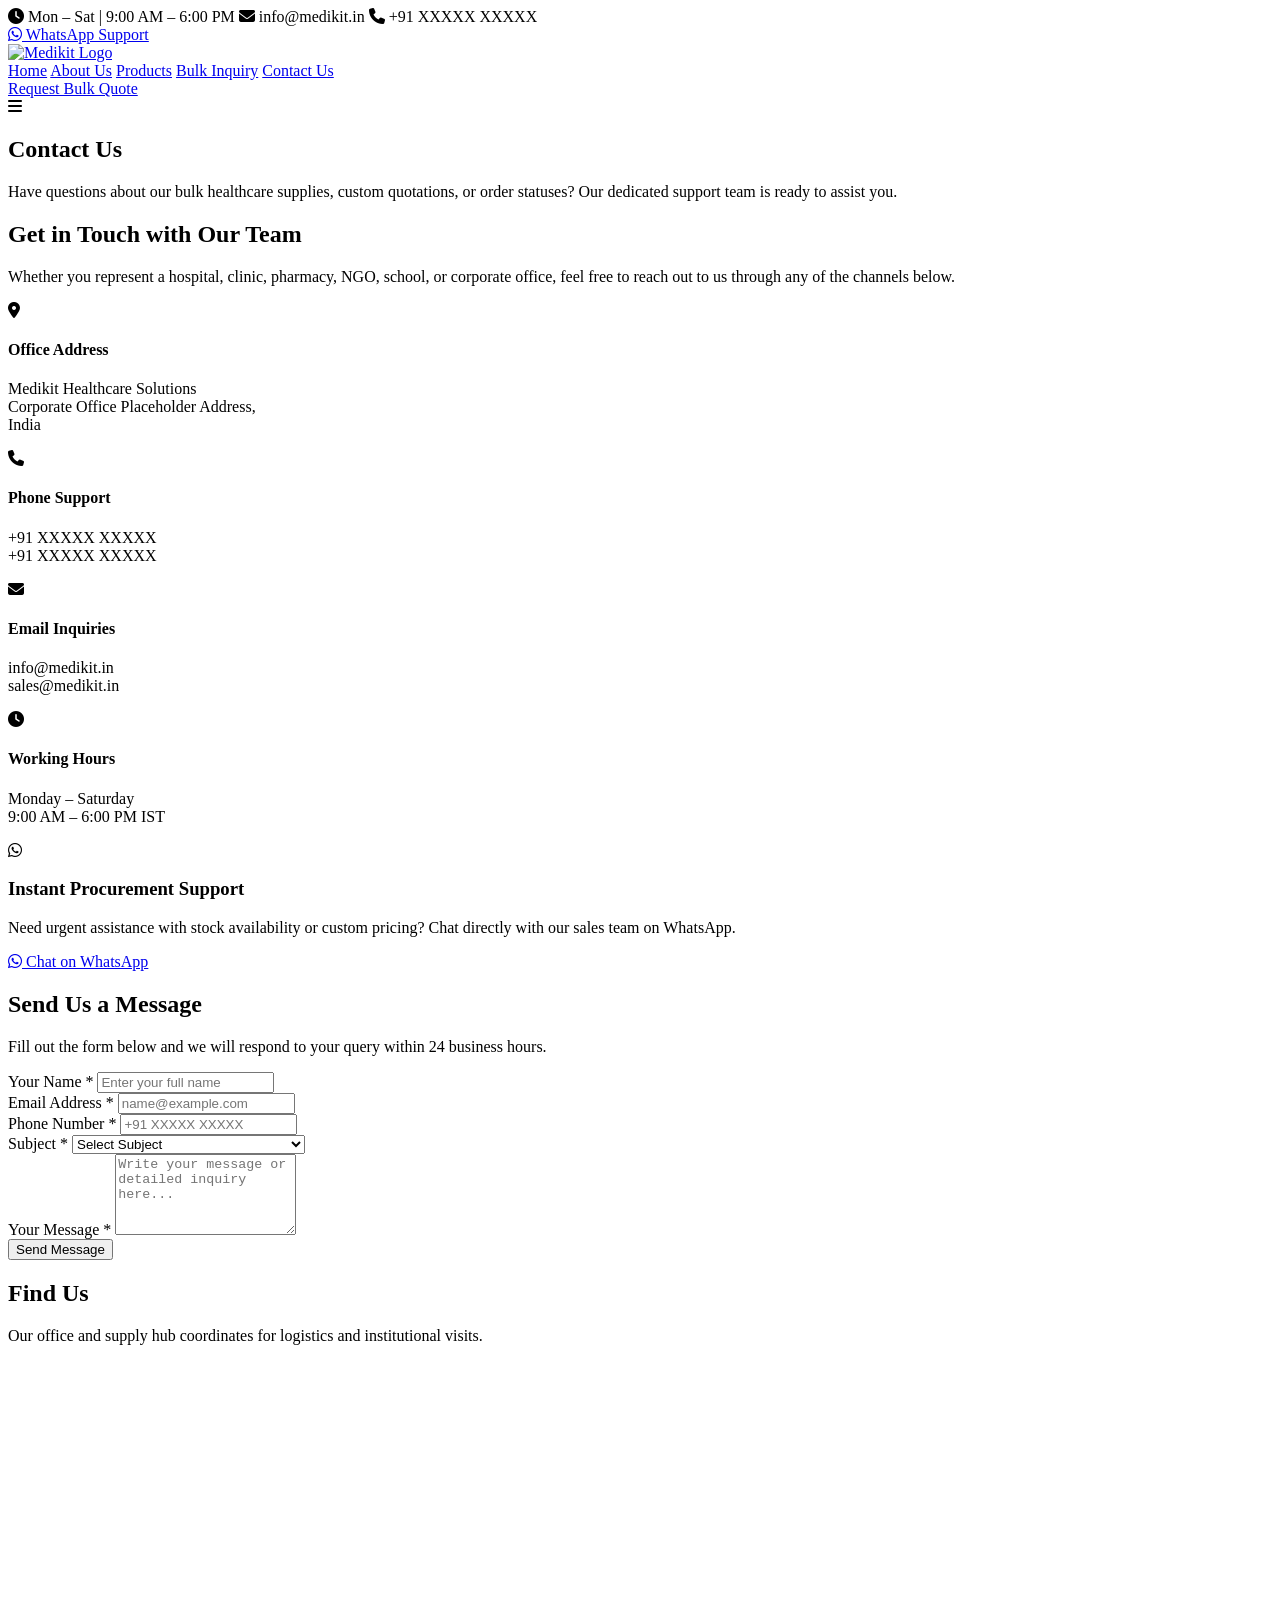
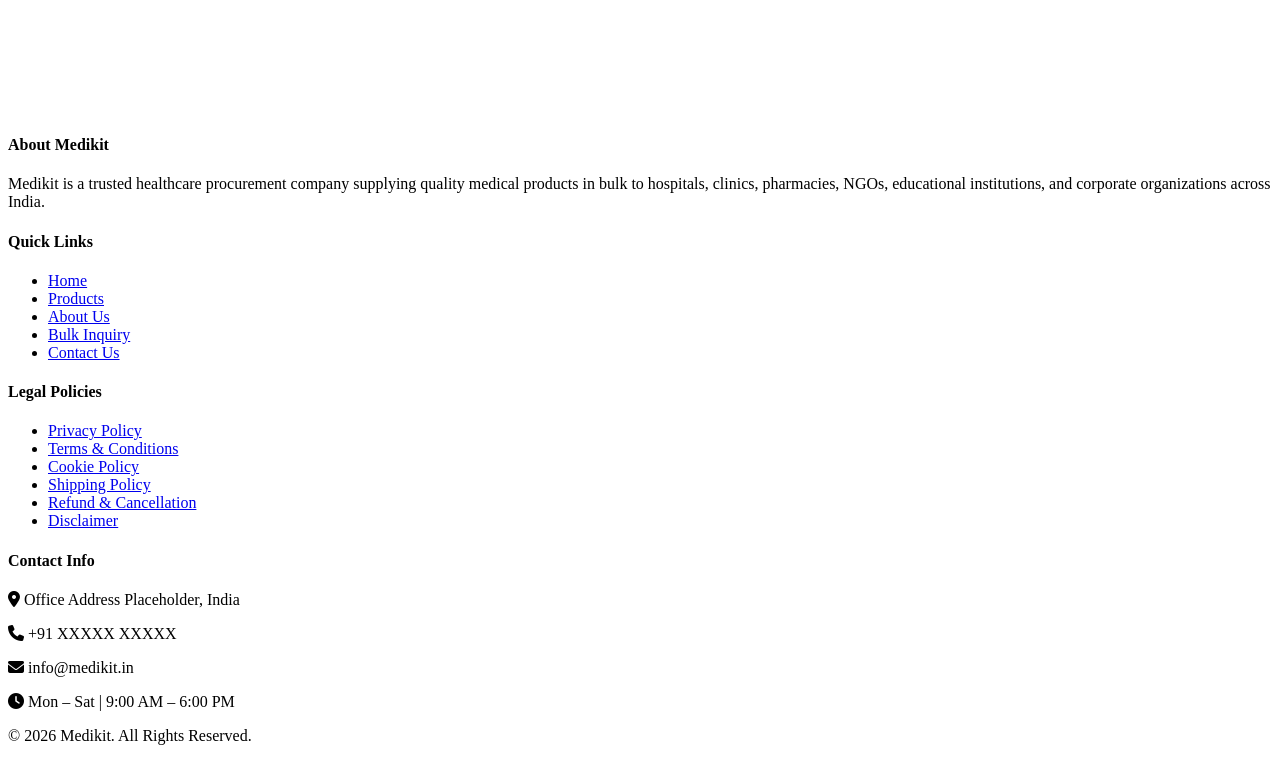
==== contact.html @ f2af8061 "Add files via upload" ====
<!DOCTYPE html>
<html lang="en">
<head>
    <meta charset="UTF-8">
    <meta name="viewport" content="width=device-width, initial-scale=1.0">
    <title>Contact Us | Medikit Healthcare Supplier</title>
    <meta name="description" content="Get in touch with Medikit for healthcare product inquiries, bulk quotations, customer support, and strategic partnerships across India. Reach us via phone, email, or WhatsApp.">
    <meta name="keywords" content="Contact Medikit, Healthcare Supplier Phone, Bulk Procurement Support, Medikit Address, Healthcare Customer Support">
    
    <link rel="stylesheet" href="css/style.css">
    <link rel="stylesheet" href="css/responsive.css">
    
    <link rel="stylesheet" href="https://cdnjs.cloudflare.com/ajax/libs/font-awesome/6.4.0/css/all.min.css">
</head>
<body>

    <div class="top-bar">
        <div class="container flex-between">
            <div class="top-info">
                <span><i class="fa-solid fa-clock"></i> Mon – Sat | 9:00 AM – 6:00 PM</span>
                <span><i class="fa-solid fa-envelope"></i> info@medikit.in</span>
                <span><i class="fa-solid fa-phone"></i> +91 XXXXX XXXXX</span>
            </div>
            <div class="top-social">
                <a href="https://wa.me/91XXXXXXXXXX" target="_blank" class="whatsapp-btn"><i class="fa-brands fa-whatsapp"></i> WhatsApp Support</a>
            </div>
        </div>
    </div>

    <header class="navbar">
        <div class="container flex-between">
            <a href="index.html" class="logo">
                <img src="assets/logo.png" alt="Medikit Logo">
            </a>
            <nav class="nav-links" id="navLinks">
                <a href="index.html">Home</a>
                <a href="about.html">About Us</a>
                <a href="products.html">Products</a>
                <a href="bulk-order.html">Bulk Inquiry</a>
                <a href="contact.html" class="active">Contact Us</a>
            </nav>
            <div class="header-cta">
                <a href="bulk-order.html" class="btn btn-primary">Request Bulk Quote</a>
            </div>
            <div class="menu-toggle" id="mobileMenu">
                <i class="fa-solid fa-bars"></i>
            </div>
        </div>
    </header>

    <section class="page-header bg-light section-padding">
        <div class="container text-center">
            <h1>Contact Us</h1>
            <p>Have questions about our bulk healthcare supplies, custom quotations, or order statuses? Our dedicated support team is ready to assist you.</p>
        </div>
    </section>

    <section class="contact-section section-padding">
        <div class="container">
            <div class="grid grid-2 gap-large">
                
                <div class="contact-info-wrapper">
                    <h2>Get in Touch with Our Team</h2>
                    <p class="section-desc">Whether you represent a hospital, clinic, pharmacy, NGO, school, or corporate office, feel free to reach out to us through any of the channels below.</p>

                    <div class="grid grid-2 contact-cards-grid">
                        <div class="card contact-card">
                            <i class="fa-solid fa-location-dot icon-large"></i>
                            <h4>Office Address</h4>
                            <p>Medikit Healthcare Solutions<br>Corporate Office Placeholder Address,<br>India</p>
                        </div>

                        <div class="card contact-card">
                            <i class="fa-solid fa-phone icon-large"></i>
                            <h4>Phone Support</h4>
                            <p>+91 XXXXX XXXXX<br>+91 XXXXX XXXXX</p>
                        </div>

                        <div class="card contact-card">
                            <i class="fa-solid fa-envelope icon-large"></i>
                            <h4>Email Inquiries</h4>
                            <p>info@medikit.in<br>sales@medikit.in</p>
                        </div>

                        <div class="card contact-card">
                            <i class="fa-solid fa-clock icon-large"></i>
                            <h4>Working Hours</h4>
                            <p>Monday – Saturday<br>9:00 AM – 6:00 PM IST</p>
                        </div>
                    </div>

                    <div class="card whatsapp-card highlight-card margin-top">
                        <i class="fa-brands fa-whatsapp icon-huge"></i>
                        <h3>Instant Procurement Support</h3>
                        <p>Need urgent assistance with stock availability or custom pricing? Chat directly with our sales team on WhatsApp.</p>
                        <a href="https://wa.me/91XXXXXXXXXX?text=Hi%20Medikit%20Team%2C%20I%20have%20a%20general%20query%20regarding%20healthcare%20supplies." target="_blank" class="btn btn-whatsapp btn-block">
                            <i class="fa-brands fa-whatsapp"></i> Chat on WhatsApp
                        </a>
                    </div>
                </div>

                <div class="contact-form-container card-shadow">
                    <h2>Send Us a Message</h2>
                    <p class="form-subtitle">Fill out the form below and we will respond to your query within 24 business hours.</p>

                    <form action="#" method="POST" class="contact-form" id="contactForm">
                        <div class="form-group">
                            <label for="contactName">Your Name *</label>
                            <input type="text" id="contactName" name="contactName" placeholder="Enter your full name" required>
                        </div>

                        <div class="grid grid-2 form-row">
                            <div class="form-group">
                                <label for="contactEmail">Email Address *</label>
                                <input type="email" id="contactEmail" name="contactEmail" placeholder="name@example.com" required>
                            </div>
                            <div class="form-group">
                                <label for="contactPhone">Phone Number *</label>
                                <input type="tel" id="contactPhone" name="contactPhone" placeholder="+91 XXXXX XXXXX" required>
                            </div>
                        </div>

                        <div class="form-group">
                            <label for="contactSubject">Subject *</label>
                            <select id="contactSubject" name="contactSubject" required>
                                <option value="" disabled selected>Select Subject</option>
                                <option value="General Inquiry">General Query</option>
                                <option value="Bulk Order Request">Bulk Order / Quotation Request</option>
                                <option value="Order Status">Order Status & Tracking</option>
                                <option value="Partnership / Supplier">Manufacturer / Supplier Partnership</option>
                                <option value="Other">Other</option>
                            </select>
                        </div>

                        <div class="form-group">
                            <label for="contactMessage">Your Message *</label>
                            <textarea id="contactMessage" name="contactMessage" rows="5" placeholder="Write your message or detailed inquiry here..." required></textarea>
                        </div>

                        <button type="submit" class="btn btn-primary btn-block">Send Message</button>
                    </form>
                </div>

            </div>
        </div>
    </section>

    <section class="map-section section-padding bg-light">
        <div class="container text-center">
            <h2>Find Us</h2>
            <p>Our office and supply hub coordinates for logistics and institutional visits.</p>
            <div class="map-placeholder card-shadow">
                <iframe src="https://www.google.com/maps/embed?pb=!1m18!1m12!1m3!1d3597.513220491873!2d85.137564!3d25.612677!2m3!1f0!2f0!3f0!3m2!1i1024!2i768!4f13.1!3m3!1m2!1s0x0%3A0x0!2zMjXCsDM2JzQ1LjYiTiA4NcKwMDgnMTUuMiJF!5e0!3m2!1sen!2sin!4v1600000000000!5m2!1sen!2sin" width="100%" height="350" style="border:0; border-radius: 8px;" allowfullscreen="" loading="lazy"></iframe>
            </div>
        </div>
    </section>

    <footer class="footer">
        <div class="container">
            <div class="grid grid-4">
                <div class="footer-col">
                    <h4>About Medikit</h4>
                    <p>Medikit is a trusted healthcare procurement company supplying quality medical products in bulk to hospitals, clinics, pharmacies, NGOs, educational institutions, and corporate organizations across India.</p>
                </div>
                <div class="footer-col">
                    <h4>Quick Links</h4>
                    <ul>
                        <li><a href="index.html">Home</a></li>
                        <li><a href="products.html">Products</a></li>
                        <li><a href="about.html">About Us</a></li>
                        <li><a href="bulk-order.html">Bulk Inquiry</a></li>
                        <li><a href="contact.html">Contact Us</a></li>
                    </ul>
                </div>
                <div class="footer-col">
                    <h4>Legal Policies</h4>
                    <ul>
                        <li><a href="#">Privacy Policy</a></li>
                        <li><a href="#">Terms & Conditions</a></li>
                        <li><a href="#">Cookie Policy</a></li>
                        <li><a href="#">Shipping Policy</a></li>
                        <li><a href="#">Refund & Cancellation</a></li>
                        <li><a href="#">Disclaimer</a></li>
                    </ul>
                </div>
                <div class="footer-col">
                    <h4>Contact Info</h4>
                    <p><i class="fa-solid fa-location-dot"></i> Office Address Placeholder, India</p>
                    <p><i class="fa-solid fa-phone"></i> +91 XXXXX XXXXX</p>
                    <p><i class="fa-solid fa-envelope"></i> info@medikit.in</p>
                    <p><i class="fa-solid fa-clock"></i> Mon – Sat | 9:00 AM – 6:00 PM</p>
                </div>
            </div>
            <div class="footer-bottom text-center">
                <p>&copy; 2026 Medikit. All Rights Reserved.</p>
            </div>
        </div>
    </footer>

    <script src="js/script.js"></script>
    <script src="js/whatsapp.js"></script>
</body>
</html>
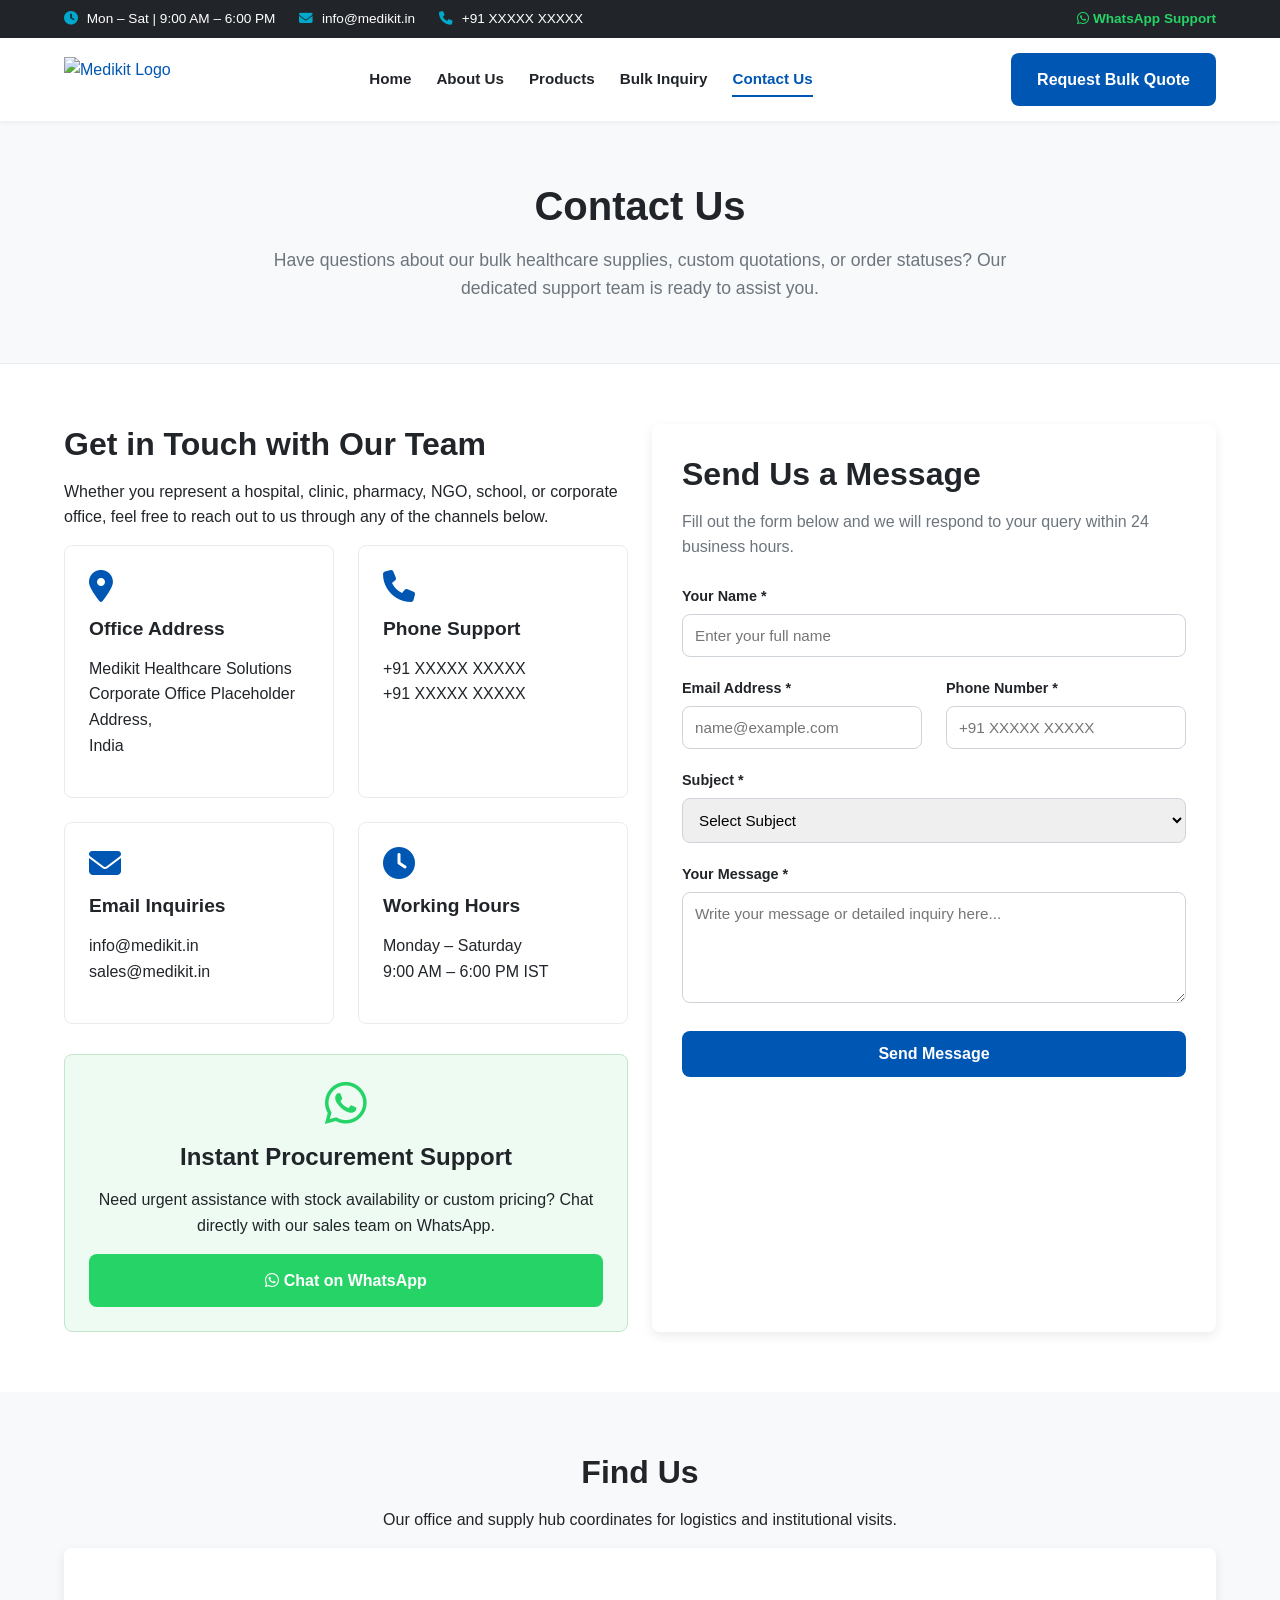
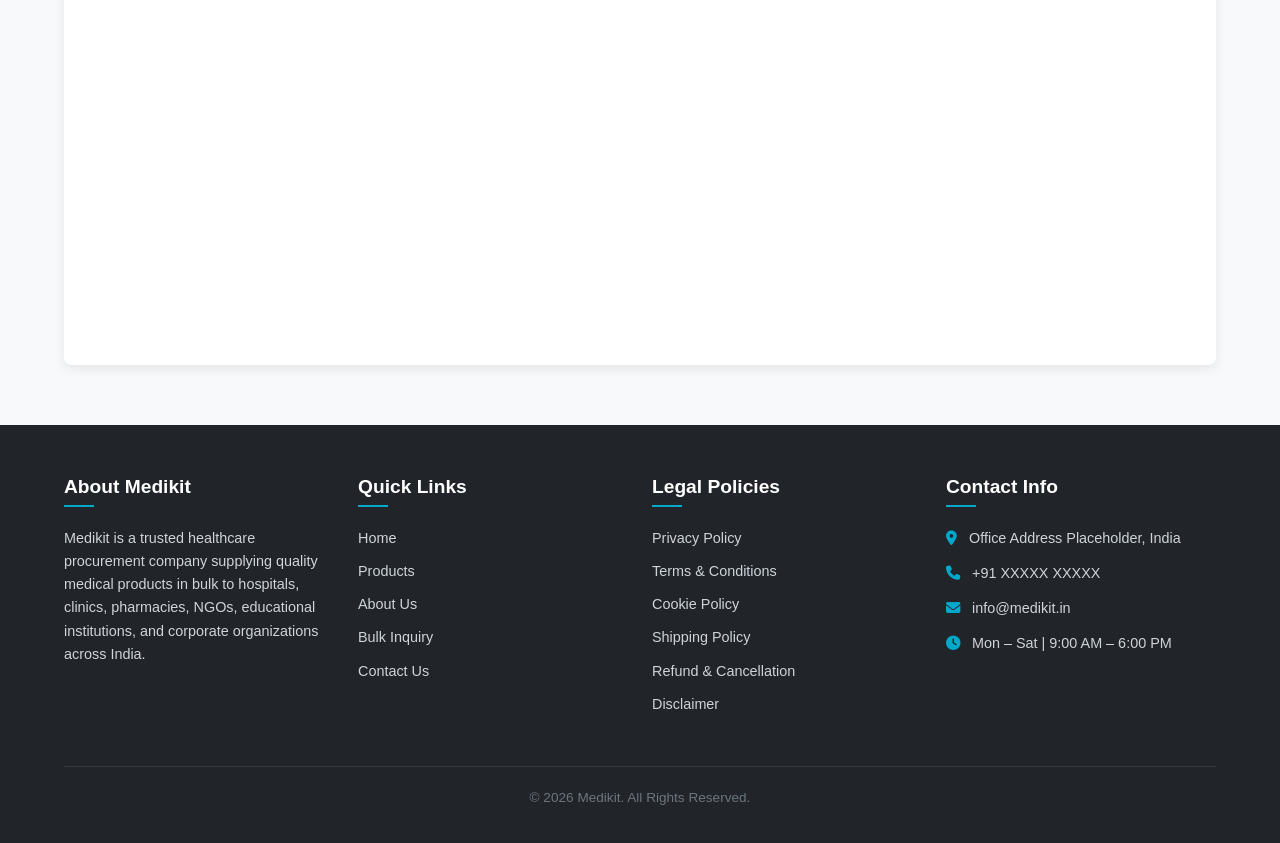
==== commit ae382308: "Update contact.html" ====
--- a/contact.html
+++ b/contact.html
@@ -22,7 +22,7 @@
                 <span><i class="fa-solid fa-phone"></i> +91 XXXXX XXXXX</span>
             </div>
             <div class="top-social">
-                <a href="https://wa.me/91XXXXXXXXXX" target="_blank" class="whatsapp-btn"><i class="fa-brands fa-whatsapp"></i> WhatsApp Support</a>
+                <a href="https://wa.me/91624117623" target="_blank" class="whatsapp-btn"><i class="fa-brands fa-whatsapp"></i> WhatsApp Support</a>
             </div>
         </div>
     </div>
@@ -200,4 +200,4 @@
     <script src="js/script.js"></script>
     <script src="js/whatsapp.js"></script>
 </body>
-</html>+</html>
--- a/css/style.css
+++ b/css/style.css
@@ -0,0 +1,562 @@
+/* ==========================================================================
+   Medikit Healthcare Supplier - Primary Stylesheet (style.css)
+   ========================================================================== */
+
+/* --------------------------------------------------------------------------
+   1. CSS Variables & Design Tokens
+   -------------------------------------------------------------------------- */
+:root {
+    /* Brand Colors */
+    --primary-color: #0056b3;       /* Professional Medical Blue */
+    --primary-hover: #004085;
+    --secondary-color: #00a8cc;     /* Cyan / Teal Accent */
+    --secondary-hover: #0088a3;
+    --accent-whatsapp: #25d366;     /* WhatsApp Green */
+    --accent-whatsapp-hover: #1da851;
+    
+    /* Neutral Colors */
+    --dark-color: #212529;          /* Main Text Dark */
+    --body-bg: #ffffff;             /* Main Background */
+    --light-bg: #f8f9fa;            /* Section Background Light */
+    --card-bg: #ffffff;             /* Card Background */
+    --border-color: #e9ecef;        /* Soft Border */
+    --muted-text: #6c757d;          /* Subdued Text */
+
+    /* Typography */
+    --font-family: 'Segoe UI', Tahoma, Geneva, Verdana, sans-serif;
+    --font-size-base: 1rem;         /* 16px */
+    --line-height-base: 1.6;
+
+    /* Spacing & Layout */
+    --container-max-width: 1200px;
+    --section-padding: 60px 0;
+    --card-padding: 24px;
+    --border-radius: 8px;
+
+    /* Transitions & Shadows */
+    --transition-fast: all 0.3s ease;
+    --shadow-sm: 0 2px 4px rgba(0, 0, 0, 0.05);
+    --shadow-md: 0 4px 12px rgba(0, 0, 0, 0.08);
+    --shadow-lg: 0 8px 24px rgba(0, 0, 0, 0.12);
+}
+
+/* --------------------------------------------------------------------------
+   2. Base & CSS Reset
+   -------------------------------------------------------------------------- */
+* {
+    margin: 0;
+    padding: 0;
+    box-sizing: border-box;
+}
+
+html {
+    scroll-behavior: smooth;
+}
+
+body {
+    font-family: var(--font-family);
+    font-size: var(--font-size-base);
+    line-height: var(--line-height-base);
+    color: var(--dark-color);
+    background-color: var(--body-bg);
+}
+
+a {
+    color: var(--primary-color);
+    text-decoration: none;
+    transition: var(--transition-fast);
+}
+
+a:hover {
+    color: var(--primary-hover);
+}
+
+ul {
+    list-style: none;
+}
+
+img {
+    max-width: 100%;
+    height: auto;
+    display: block;
+}
+
+/* --------------------------------------------------------------------------
+   3. Helper & Utility Classes
+   -------------------------------------------------------------------------- */
+.container {
+    width: 90%;
+    max-width: var(--container-max-width);
+    margin: 0 auto;
+}
+
+.section-padding {
+    padding: var(--section-padding);
+}
+
+.bg-light {
+    background-color: var(--light-bg);
+}
+
+.text-center {
+    text-align: center;
+}
+
+.flex-between {
+    display: flex;
+    justify-content: space-between;
+    align-items: center;
+}
+
+.flex-center {
+    display: flex;
+    justify-content: center;
+    align-items: center;
+}
+
+.gap-large {
+    gap: 40px;
+}
+
+.margin-top {
+    margin-top: 30px;
+}
+
+.rounded-shadow {
+    border-radius: var(--border-radius);
+    box-shadow: var(--shadow-md);
+}
+
+/* Typography Helpers */
+h1, h2, h3, h4, h5, h6 {
+    color: var(--dark-color);
+    margin-bottom: 15px;
+    font-weight: 700;
+    line-height: 1.25;
+}
+
+h1 { font-size: 2.5rem; }
+h2 { font-size: 2rem; }
+h3 { font-size: 1.5rem; }
+h4 { font-size: 1.2rem; }
+
+p {
+    margin-bottom: 15px;
+}
+
+.section-title {
+    text-align: center;
+    margin-bottom: 40px;
+}
+
+.section-title p {
+    color: var(--muted-text);
+    font-size: 1.1rem;
+}
+
+.icon-large {
+    font-size: 2rem;
+    color: var(--primary-color);
+    margin-bottom: 15px;
+}
+
+.icon-huge {
+    font-size: 3rem;
+    color: var(--accent-whatsapp);
+    margin-bottom: 15px;
+}
+
+/* --------------------------------------------------------------------------
+   4. Layout Grids
+   -------------------------------------------------------------------------- */
+.grid {
+    display: grid;
+    gap: 24px;
+}
+
+.grid-2 { grid-template-columns: repeat(2, 1fr); }
+.grid-3 { grid-template-columns: repeat(3, 1fr); }
+.grid-4 { grid-template-columns: repeat(4, 1fr); }
+
+/* --------------------------------------------------------------------------
+   5. Buttons & Interactive Elements
+   -------------------------------------------------------------------------- */
+.btn {
+    display: inline-block;
+    padding: 12px 24px;
+    font-size: 1rem;
+    font-weight: 600;
+    border-radius: var(--border-radius);
+    border: 2px solid transparent;
+    cursor: pointer;
+    text-align: center;
+    transition: var(--transition-fast);
+}
+
+.btn-sm {
+    padding: 8px 16px;
+    font-size: 0.875rem;
+}
+
+.btn-block {
+    display: block;
+    width: 100%;
+}
+
+.btn-primary {
+    background-color: var(--primary-color);
+    color: #ffffff;
+}
+
+.btn-primary:hover {
+    background-color: var(--primary-hover);
+    color: #ffffff;
+}
+
+.btn-secondary {
+    background-color: var(--secondary-color);
+    color: #ffffff;
+}
+
+.btn-secondary:hover {
+    background-color: var(--secondary-hover);
+    color: #ffffff;
+}
+
+.btn-outline {
+    background-color: transparent;
+    border-color: var(--primary-color);
+    color: var(--primary-color);
+}
+
+.btn-outline:hover {
+    background-color: var(--primary-color);
+    color: #ffffff;
+}
+
+.btn-whatsapp {
+    background-color: var(--accent-whatsapp);
+    color: #ffffff;
+}
+
+.btn-whatsapp:hover {
+    background-color: var(--accent-whatsapp-hover);
+    color: #ffffff;
+}
+
+.cta-buttons {
+    display: flex;
+    justify-content: center;
+    gap: 15px;
+    flex-wrap: wrap;
+    margin-top: 25px;
+}
+
+/* --------------------------------------------------------------------------
+   6. Top Contact Bar & Navigation Header
+   -------------------------------------------------------------------------- */
+.top-bar {
+    background-color: var(--dark-color);
+    color: #ffffff;
+    font-size: 0.85rem;
+    padding: 8px 0;
+}
+
+.top-info span {
+    margin-right: 20px;
+}
+
+.top-info i {
+    color: var(--secondary-color);
+    margin-right: 5px;
+}
+
+.top-social .whatsapp-btn {
+    color: var(--accent-whatsapp);
+    font-weight: 600;
+}
+
+.top-social .whatsapp-btn:hover {
+    color: #ffffff;
+}
+
+.navbar {
+    background-color: #ffffff;
+    box-shadow: var(--shadow-sm);
+    position: sticky;
+    top: 0;
+    z-index: 1000;
+    padding: 15px 0;
+}
+
+.logo img {
+    height: 45px;
+    width: auto;
+}
+
+.nav-links {
+    display: flex;
+    gap: 25px;
+}
+
+.nav-links a {
+    color: var(--dark-color);
+    font-weight: 600;
+    font-size: 0.95rem;
+    padding: 5px 0;
+    position: relative;
+}
+
+.nav-links a:hover,
+.nav-links a.active {
+    color: var(--primary-color);
+}
+
+.nav-links a.active::after {
+    content: '';
+    position: absolute;
+    bottom: 0;
+    left: 0;
+    width: 100%;
+    height: 2px;
+    background-color: var(--primary-color);
+}
+
+.menu-toggle {
+    display: none;
+    font-size: 1.5rem;
+    cursor: pointer;
+}
+
+/* --------------------------------------------------------------------------
+   7. Page Header Banners
+   -------------------------------------------------------------------------- */
+.page-header {
+    border-bottom: 1px solid var(--border-color);
+}
+
+.page-header p {
+    color: var(--muted-text);
+    max-width: 800px;
+    margin: 10px auto 0;
+    font-size: 1.1rem;
+}
+
+/* --------------------------------------------------------------------------
+   8. Cards Framework (General, Products, Info Cards)
+   -------------------------------------------------------------------------- */
+.card, .product-card, .cardFeature {
+    background-color: var(--card-bg);
+    border: 1px solid var(--border-color);
+    border-radius: var(--border-radius);
+    padding: var(--card-padding);
+    transition: var(--transition-fast);
+}
+
+.card:hover, .product-card:hover, .cardFeature:hover {
+    box-shadow: var(--shadow-md);
+    transform: translateY(-4px);
+}
+
+.card-shadow {
+    background-color: var(--card-bg);
+    border-radius: var(--border-radius);
+    padding: 30px;
+    box-shadow: var(--shadow-md);
+}
+
+.highlight-card {
+    background-color: #eefbf3;
+    border: 1px solid #c3e6cb;
+    text-align: center;
+}
+
+/* --------------------------------------------------------------------------
+   9. Product Catalogue Section
+   -------------------------------------------------------------------------- */
+.category-filter {
+    gap: 10px;
+    margin-bottom: 35px;
+    flex-wrap: wrap;
+}
+
+.filter-btn {
+    padding: 8px 18px;
+    border: 1px solid var(--border-color);
+    background-color: #ffffff;
+    border-radius: 20px;
+    cursor: pointer;
+    font-weight: 600;
+    color: var(--dark-color);
+    transition: var(--transition-fast);
+}
+
+.filter-btn:hover,
+.filter-btn.active {
+    background-color: var(--primary-color);
+    color: #ffffff;
+    border-color: var(--primary-color);
+}
+
+.product-card {
+    padding: 0;
+    overflow: hidden;
+    display: flex;
+    flex-direction: column;
+}
+
+.product-img {
+    width: 100%;
+    height: 200px;
+    object-fit: cover;
+    border-bottom: 1px solid var(--border-color);
+}
+
+.product-info {
+    padding: 20px;
+    display: flex;
+    flex-direction: column;
+    flex-grow: 1;
+}
+
+.category-tag {
+    font-size: 0.75rem;
+    text-transform: uppercase;
+    letter-spacing: 0.5px;
+    color: var(--secondary-color);
+    font-weight: 700;
+    margin-bottom: 5px;
+}
+
+.product-meta {
+    margin: 15px 0;
+    padding-top: 10px;
+    border-top: 1px dashed var(--border-color);
+    font-size: 0.9rem;
+    color: var(--muted-text);
+}
+
+.card-buttons {
+    margin-top: auto;
+    gap: 8px;
+}
+
+/* --------------------------------------------------------------------------
+   10. Forms & Inputs (Bulk Order & Contact Forms)
+   -------------------------------------------------------------------------- */
+.form-subtitle {
+    color: var(--muted-text);
+    margin-bottom: 25px;
+}
+
+.form-group {
+    margin-bottom: 20px;
+}
+
+.form-group label {
+    display: block;
+    margin-bottom: 6px;
+    font-weight: 600;
+    font-size: 0.9rem;
+}
+
+.form-group input,
+.form-group select,
+.form-group textarea {
+    width: 100%;
+    padding: 12px;
+    border: 1px solid #ced4da;
+    border-radius: var(--border-radius);
+    font-family: var(--font-family);
+    font-size: 0.95rem;
+    transition: var(--transition-fast);
+}
+
+.form-group input:focus,
+.form-group select:focus,
+.form-group textarea:focus {
+    outline: none;
+    border-color: var(--primary-color);
+    box-shadow: 0 0 0 3px rgba(0, 86, 179, 0.15);
+}
+
+.benefit-list, .step-list {
+    margin-top: 15px;
+    padding-left: 0;
+}
+
+.benefit-list li {
+    margin-bottom: 12px;
+    font-size: 0.95rem;
+}
+
+.benefit-list i {
+    color: var(--accent-whatsapp);
+    margin-right: 8px;
+}
+
+.step-list {
+    padding-left: 20px;
+}
+
+.step-list li {
+    margin-bottom: 10px;
+    font-size: 0.95rem;
+}
+
+/* --------------------------------------------------------------------------
+   11. Footer Section
+   -------------------------------------------------------------------------- */
+.footer {
+    background-color: var(--dark-color);
+    color: #ced4da;
+    padding-top: 50px;
+    font-size: 0.9rem;
+}
+
+.footer h4 {
+    color: #ffffff;
+    margin-bottom: 20px;
+    position: relative;
+    padding-bottom: 8px;
+}
+
+.footer h4::after {
+    content: '';
+    position: absolute;
+    bottom: 0;
+    left: 0;
+    width: 30px;
+    height: 2px;
+    background-color: var(--secondary-color);
+}
+
+.footer-col ul li {
+    margin-bottom: 10px;
+}
+
+.footer-col ul li a {
+    color: #ced4da;
+}
+
+.footer-col ul li a:hover {
+    color: #ffffff;
+    padding-left: 5px;
+}
+
+.footer-col p {
+    margin-bottom: 12px;
+}
+
+.footer-col i {
+    color: var(--secondary-color);
+    margin-right: 8px;
+}
+
+.footer-bottom {
+    border-top: 1px solid #343a40;
+    padding: 20px 0;
+    margin-top: 40px;
+    font-size: 0.85rem;
+    color: #6c757d;
+}
--- a/css/responsive.css
+++ b/css/responsive.css
@@ -0,0 +1,173 @@
+/* ==========================================================================
+   Medikit Healthcare Supplier - Responsive Stylesheet (responsive.css)
+   ========================================================================== */
+
+/* --------------------------------------------------------------------------
+   1. Large Devices & Laptops (Max Width: 1024px)
+   -------------------------------------------------------------------------- */
+@media screen and (max-width: 1024px) {
+    .container {
+        width: 92%;
+    }
+
+    h1 { font-size: 2.2rem; }
+    h2 { font-size: 1.8rem; }
+
+    /* Adjust 4-column grids to 2-column on tablets */
+    .grid-4 {
+        grid-template-columns: repeat(2, 1fr);
+    }
+
+    .grid-3 {
+        grid-template-columns: repeat(2, 1fr);
+    }
+
+    /* Top bar spacing adjustment */
+    .top-info span {
+        margin-right: 12px;
+    }
+}
+
+/* --------------------------------------------------------------------------
+   2. Tablets & Small Screen Laptops (Max Width: 768px)
+   -------------------------------------------------------------------------- */
+@media screen and (max-width: 768px) {
+    :root {
+        --section-padding: 40px 0;
+        --card-padding: 18px;
+    }
+
+    h1 { font-size: 1.8rem; }
+    h2 { font-size: 1.5rem; }
+    h3 { font-size: 1.25rem; }
+
+    /* Convert multi-column grids to single column */
+    .grid-2, 
+    .grid-3, 
+    .grid-4 {
+        grid-template-columns: 1fr;
+    }
+
+    .gap-large {
+        gap: 24px;
+    }
+
+    /* Header & Navigation Mobile Layout */
+    .top-bar {
+        text-align: center;
+    }
+
+    .top-bar .flex-between {
+        flex-direction: column;
+        gap: 8px;
+    }
+
+    .top-info span {
+        display: inline-block;
+        margin: 2px 8px;
+    }
+
+    .navbar {
+        padding: 12px 0;
+    }
+
+    .header-cta {
+        display: none; /* Hide primary header button on smaller screens to save space */
+    }
+
+    .menu-toggle {
+        display: block;
+        color: var(--primary-color);
+    }
+
+    /* Mobile Dropdown Navigation Links */
+    .nav-links {
+        display: none;
+        flex-direction: column;
+        position: absolute;
+        top: 100%;
+        left: 0;
+        width: 100%;
+        background-color: #ffffff;
+        padding: 20px;
+        box-shadow: var(--shadow-lg);
+        gap: 15px;
+        border-top: 1px solid var(--border-color);
+    }
+
+    .nav-links.active {
+        display: flex;
+    }
+
+    .nav-links a.active::after {
+        display: none;
+    }
+
+    /* Forms Layout Adjustments */
+    .form-row {
+        grid-template-columns: 1fr !important;
+    }
+
+    .card-shadow {
+        padding: 20px;
+    }
+
+    /* Product Filter Responsive Styling */
+    .category-filter {
+        justify-content: flex-start;
+        overflow-x: auto;
+        padding-bottom: 10px;
+        white-space: nowrap;
+    }
+
+    .filter-btn {
+        font-size: 0.85rem;
+        padding: 6px 14px;
+    }
+
+    /* Footer Responsive Grid */
+    .footer {
+        padding-top: 40px;
+    }
+
+    .footer .grid-4 {
+        grid-template-columns: 1fr;
+        gap: 30px;
+    }
+}
+
+/* --------------------------------------------------------------------------
+   3. Small Mobile Devices (Max Width: 480px)
+   -------------------------------------------------------------------------- */
+@media screen and (max-width: 480px) {
+    .container {
+        width: 95%;
+    }
+
+    h1 { font-size: 1.5rem; }
+    h2 { font-size: 1.3rem; }
+
+    .btn {
+        width: 100%;
+        text-align: center;
+    }
+
+    .cta-buttons {
+        flex-direction: column;
+        gap: 10px;
+    }
+
+    .top-info {
+        display: flex;
+        flex-direction: column;
+        gap: 4px;
+    }
+
+    .top-info span {
+        margin: 0;
+    }
+
+    .product-img {
+        height: 180px;
+    }
+}
